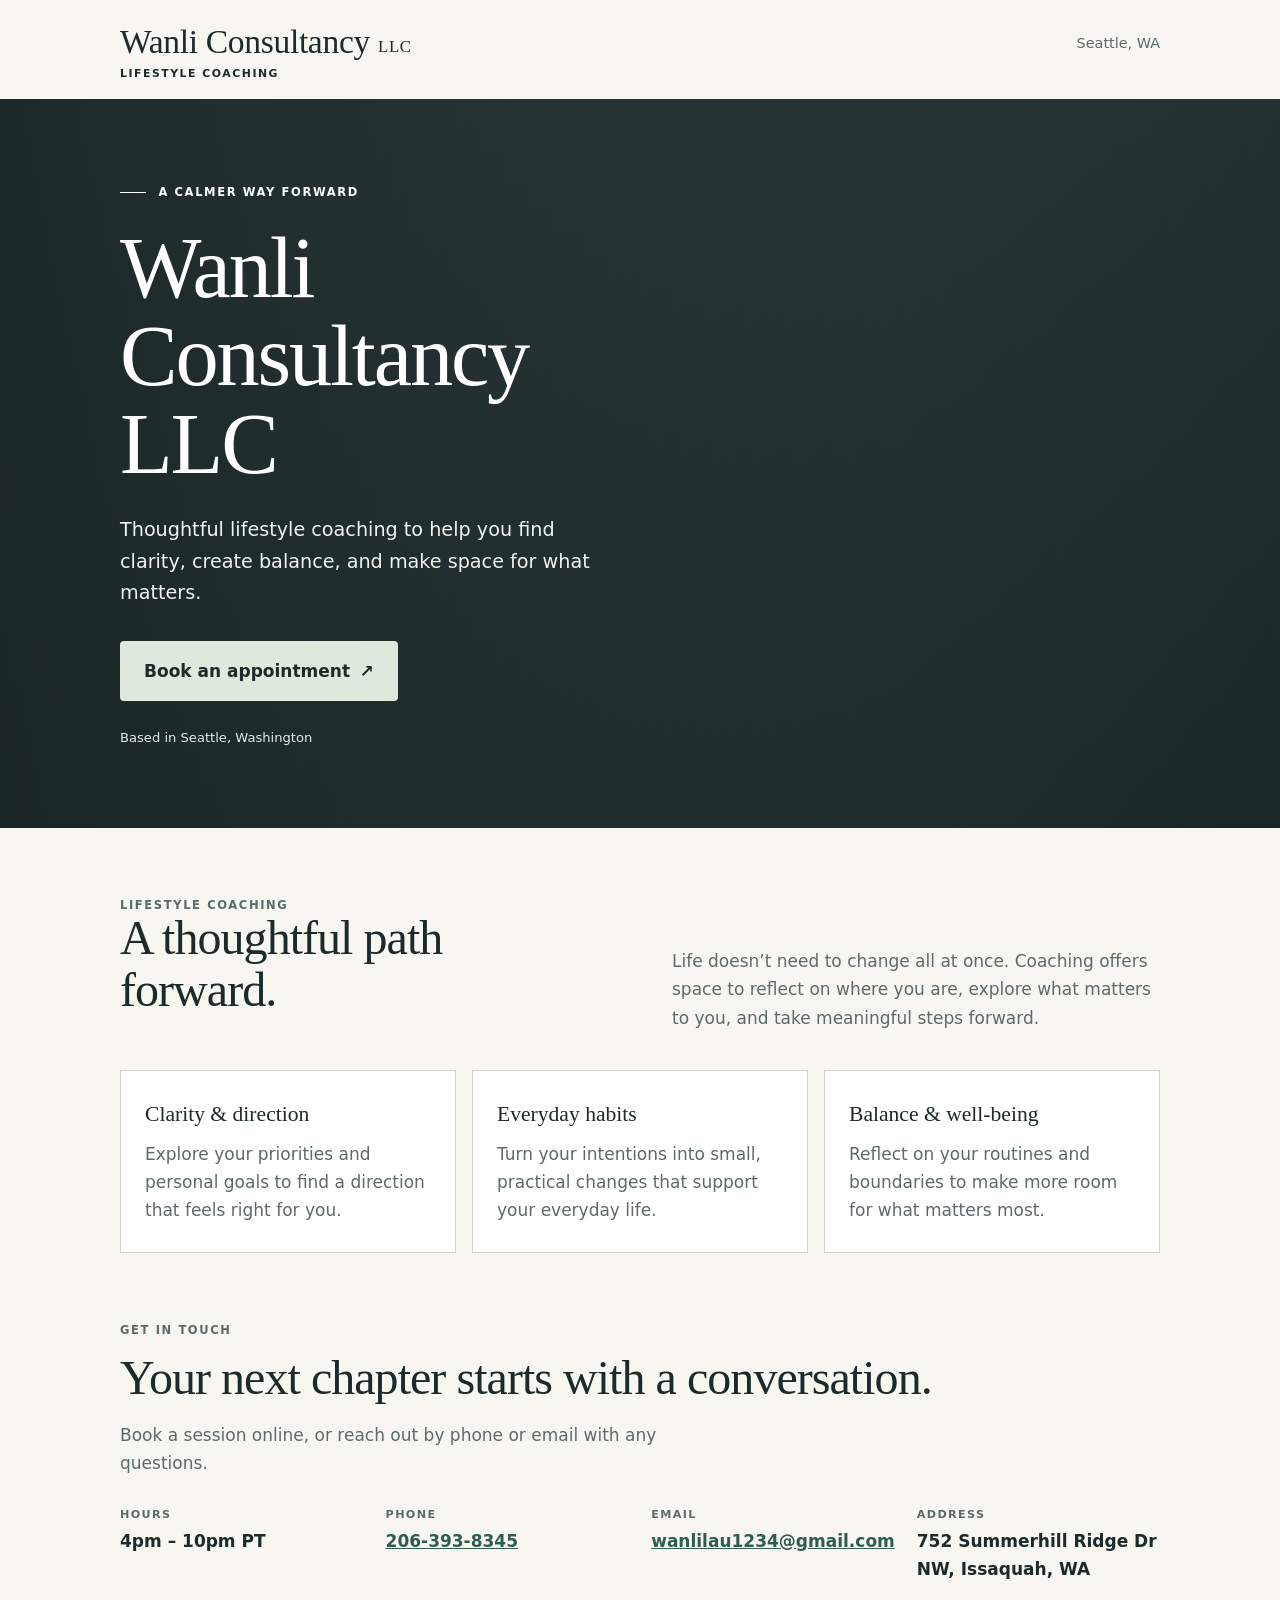
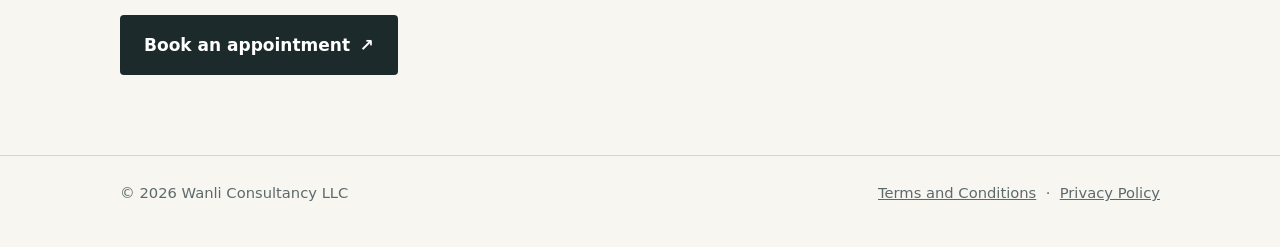
==== site/index.html @ 4395d06a "Add files via upload" ====
<!doctype html>
<html lang="en"><head><meta charset="utf-8">
<meta name="viewport" content="width=device-width,initial-scale=1">
<title>Wanli Consultancy LLC | Lifestyle coaching in Seattle, WA</title>
<meta name="description" content="Lifestyle coaching in Seattle, WA. Book a session with Wanli Consultancy LLC online.">
<link rel="canonical" href="https://wanli-lau.github.io/wanlilau/">
<meta property="og:title" content="Wanli Consultancy LLC | Lifestyle coaching in Seattle, WA">
<meta property="og:description" content="Lifestyle coaching in Seattle, WA. Book a session with Wanli Consultancy LLC online.">
<meta property="og:type" content="website">
<meta property="og:url" content="https://wanli-lau.github.io/wanlilau/">
<style>
:root{--ink:#1d2a2c;--paper:#f8f6f1;--card:#fff;--line:#d9d4c9;--muted:#5d6a6b;--sage:#dfe8dc;--accent:#2f5d50}
*{box-sizing:border-box}
html{-webkit-text-size-adjust:100%}
body{margin:0;background:var(--paper);color:var(--ink);font:17px/1.65 "Avenir Next","Segoe UI",system-ui,-apple-system,sans-serif}
.serif,h1,h2,h3,.brand{font-family:"Iowan Old Style","Palatino Linotype",Palatino,"Book Antiqua",Georgia,serif}
a{color:var(--accent)}
a:focus-visible{outline:3px solid var(--accent);outline-offset:3px}
.wrap{max-width:68rem;margin:0 auto;padding:0 1.5rem}
.top{display:flex;align-items:flex-start;justify-content:space-between;gap:1rem;padding:1.5rem 0 1.2rem}
.brand{font-size:clamp(1.5rem,4.5vw,2.1rem);line-height:1.1;color:var(--ink);text-decoration:none;letter-spacing:-.01em}
.brand sup{font-size:.5em;letter-spacing:.04em;vertical-align:baseline;position:relative;top:-.05em}
.brand small{display:block;margin-top:.5rem;font:600 .68rem/1 "Avenir Next","Segoe UI",system-ui,sans-serif;letter-spacing:.14em;text-transform:uppercase;color:var(--ink)}
.where{font-size:.9rem;color:var(--muted);white-space:nowrap;padding-top:.5rem}
.hero{position:relative;color:#fff;background:#2b3a3d linear-gradient(120deg,#46585a,#1c2829)}
.hero::before{content:"";position:absolute;inset:0;background:url("lake.jpg") center/cover no-repeat}
.hero::after{content:"";position:absolute;inset:0;background:linear-gradient(90deg,rgba(14,22,22,.72),rgba(14,22,22,.25) 70%,rgba(14,22,22,.1))}
.hero .in{position:relative;z-index:1;max-width:68rem;margin:0 auto;padding:5.5rem 1.5rem 5rem;min-height:34rem}
.kicker{display:flex;align-items:center;gap:.8rem;font:600 .72rem/1 "Avenir Next","Segoe UI",system-ui,sans-serif;letter-spacing:.14em;text-transform:uppercase;margin:0 0 1.6rem}
.kicker::before{content:"";width:1.6rem;height:1px;background:#fff}
.hero h1{font-size:clamp(2.8rem,9vw,5.4rem);line-height:1.02;letter-spacing:-.025em;font-weight:500;margin:0 0 1.6rem;max-width:11ch}
.hero p.lead{font-size:1.2rem;max-width:30rem;margin:0 0 2rem;color:#f1f3ee}
.btn{display:inline-flex;align-items:center;gap:.6rem;padding:1rem 1.5rem;background:var(--sage);color:var(--ink);font-weight:600;text-decoration:none;border-radius:4px}
.btn:hover{background:#eef3ea}
.btn.dark{background:var(--ink);color:#fff}
.based{margin:1.6rem 0 0;font-size:.82rem;color:#e6ebe6}
section{padding:4.5rem 0 0}
.label{font:600 .72rem/1 "Avenir Next","Segoe UI",system-ui,sans-serif;letter-spacing:.14em;text-transform:uppercase;color:var(--muted);margin:0 0 1rem}
h2{font-size:clamp(2rem,6vw,3rem);line-height:1.08;letter-spacing:-.02em;font-weight:500;margin:0 0 1rem}
.two{display:grid;grid-template-columns:repeat(auto-fit,minmax(18rem,1fr));gap:2rem 4rem;align-items:end}
.two p{color:var(--muted);margin:0}
.grid{display:grid;grid-template-columns:repeat(auto-fit,minmax(15rem,1fr));gap:1rem;margin-top:2.4rem}
.card{background:var(--card);border:1px solid var(--line);padding:1.6rem 1.5rem 1.7rem}
.card h3{margin:0 0 .5rem;font-size:1.35rem;font-weight:500}
.card p{margin:0;color:var(--muted)}
dl{display:grid;grid-template-columns:repeat(auto-fit,minmax(13rem,1fr));gap:1.4rem;margin:2rem 0 0}
dt{font:600 .7rem/1 "Avenir Next","Segoe UI",system-ui,sans-serif;letter-spacing:.12em;text-transform:uppercase;color:var(--muted);margin-bottom:.4rem}
dd{margin:0;font-weight:600}
footer{margin-top:5rem;border-top:1px solid var(--line)}
footer .wrap{display:flex;flex-wrap:wrap;gap:.6rem 1.5rem;justify-content:space-between;padding:1.6rem 1.5rem 2.6rem;color:var(--muted);font-size:.92rem}
footer a{color:var(--muted)}
.doc{max-width:44rem;margin:0 auto;padding:1rem 1.5rem 0}
.doc h1{font-size:clamp(2.2rem,7vw,3.2rem);line-height:1.05;letter-spacing:-.02em;font-weight:500;margin:.6rem 0 .5rem}
.doc .meta{color:var(--muted);margin:0 0 1.8rem}
.doc p{margin:.85rem 0}
.doc b.lead{font-weight:700}
.back{display:inline-block;margin-top:1rem;font-size:.95rem}
@media(max-width:34rem){.where{display:none}.hero .in{padding:4rem 1.5rem 3.5rem;min-height:28rem}}
</style><script type="application/ld+json">{"@context":"https://schema.org","@type":"ProfessionalService","name":"Wanli Consultancy LLC","url":"https://wanli-lau.github.io/wanlilau/","telephone":"206-393-8345","email":"wanlilau1234@gmail.com","address":"752 Summerhill Ridge Dr NW, Issaquah, WA","description":"Lifestyle coaching to help you find clarity, create balance, and make space for what matters."}</script></head>
<body>
<div class="wrap"><header class="top">
  <a class="brand" href="./">Wanli Consultancy <sup>LLC</sup><small>Lifestyle coaching</small></a>
  <span class="where">Seattle, WA</span>
</header></div>
<main>
<div class="hero"><div class="in">
  <p class="kicker">A calmer way forward</p>
  <h1>Wanli Consultancy LLC</h1>
  <p class="lead">Thoughtful lifestyle coaching to help you find clarity, create balance, and make space for what matters.</p>
  <a class="btn" href="https://book.wanlilau.workers.dev">Book an appointment <span aria-hidden="true">&nearr;</span></a>
  <p class="based">Based in Seattle, Washington</p>
</div></div>

<div class="wrap">
<section>
  <div class="two">
    <div><p class="label">Lifestyle coaching</p><h2>A thoughtful path forward.</h2></div>
    <p>Life doesn&rsquo;t need to change all at once. Coaching offers space to reflect on where you are, explore what matters to you, and take meaningful steps forward.</p>
  </div>
  <div class="grid">
    <div class="card"><h3>Clarity &amp; direction</h3><p>Explore your priorities and personal goals to find a direction that feels right for you.</p></div>
    <div class="card"><h3>Everyday habits</h3><p>Turn your intentions into small, practical changes that support your everyday life.</p></div>
    <div class="card"><h3>Balance &amp; well-being</h3><p>Reflect on your routines and boundaries to make more room for what matters most.</p></div>
  </div>
</section>

<section id="contact">
  <p class="label">Get in touch</p>
  <h2>Your next chapter starts with a conversation.</h2>
  <p style="max-width:38rem;color:var(--muted)">Book a session online, or reach out by phone or email with any questions.</p>
  <dl>
    <div><dt>Hours</dt><dd>4pm – 10pm PT</dd></div>
    <div><dt>Phone</dt><dd><a href="tel:+12063938345">206-393-8345</a></dd></div>
    <div><dt>Email</dt><dd><a href="mailto:wanlilau1234@gmail.com">wanlilau1234@gmail.com</a></dd></div>
    <div><dt>Address</dt><dd>752 Summerhill Ridge Dr NW, Issaquah, WA</dd></div>
  </dl>
  <p style="margin-top:2rem"><a class="btn dark" href="https://book.wanlilau.workers.dev">Book an appointment <span aria-hidden="true">&nearr;</span></a></p>
</section>
</div>
</main>
<footer><div class="wrap">
  <span>&copy; 2026 Wanli Consultancy LLC</span>
  <span><a href="terms/">Terms and Conditions</a> &nbsp;&middot;&nbsp; <a href="privacy/">Privacy Policy</a></span>
</div></footer>
</body></html>
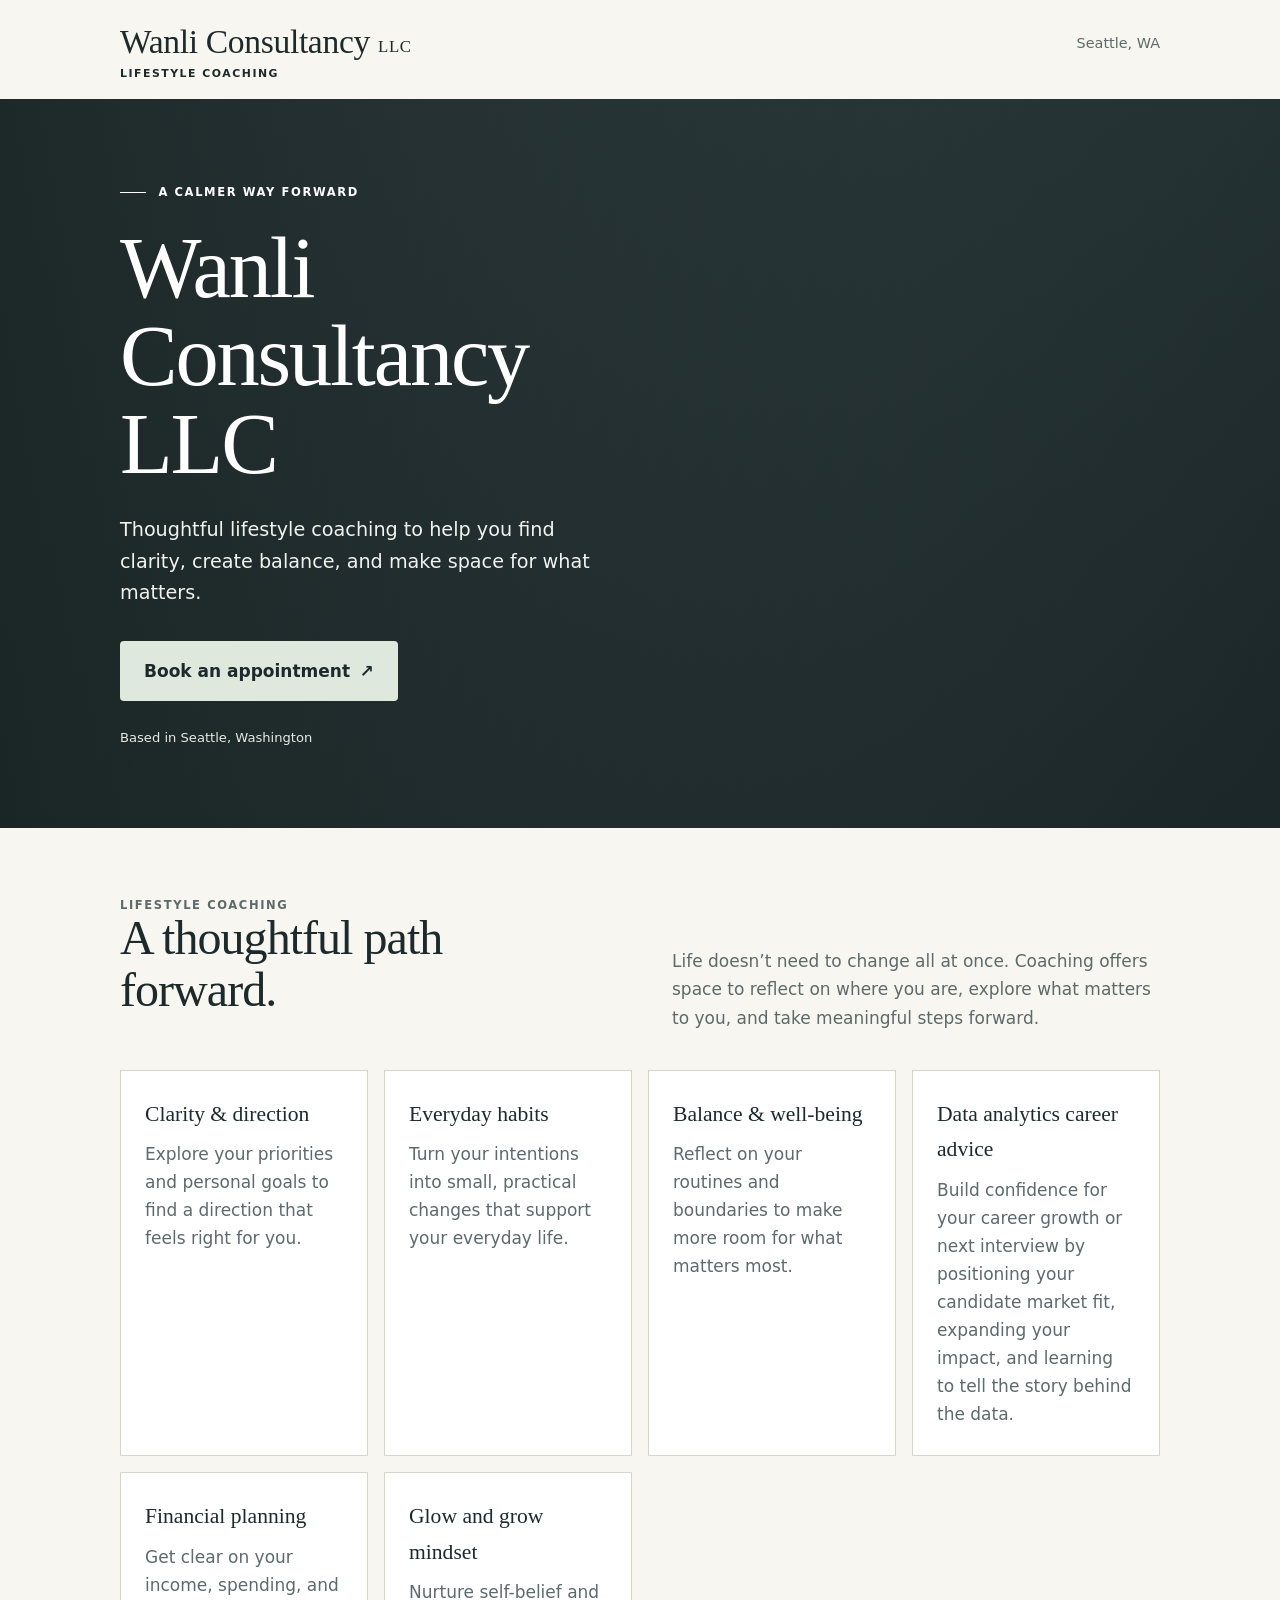
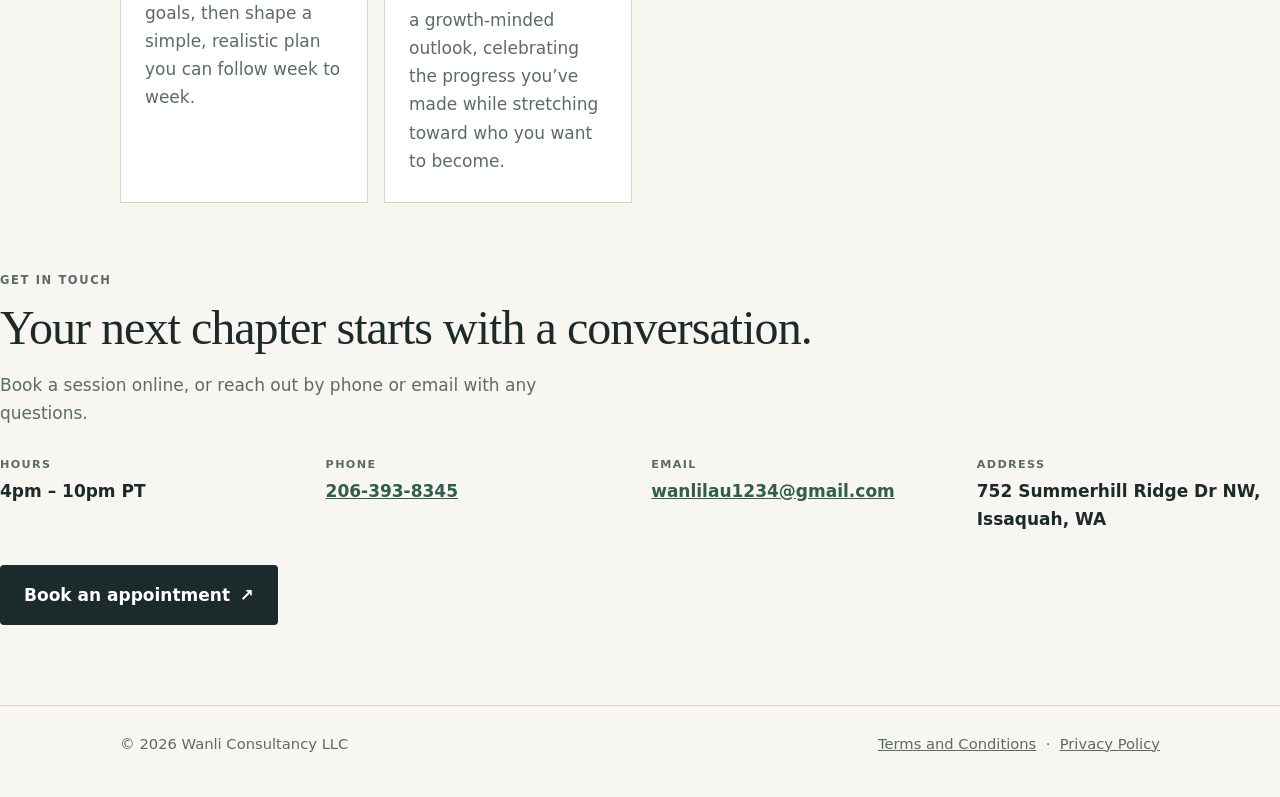
==== commit ec7295a9: "Add new career advice and financial planning sections" ====
--- a/site/index.html
+++ b/site/index.html
@@ -81,6 +81,10 @@
     <div class="card"><h3>Clarity &amp; direction</h3><p>Explore your priorities and personal goals to find a direction that feels right for you.</p></div>
     <div class="card"><h3>Everyday habits</h3><p>Turn your intentions into small, practical changes that support your everyday life.</p></div>
     <div class="card"><h3>Balance &amp; well-being</h3><p>Reflect on your routines and boundaries to make more room for what matters most.</p></div>
+    <div class="card"><h3>Data analytics career advice</h3><p>Build confidence for your career growth or next interview by positioning your candidate market fit, expanding your impact, and learning to tell the story behind the data.</p></div>
+    <div class="card"><h3>Financial planning</h3><p>Get clear on your income, spending, and goals, then shape a simple, realistic plan you can follow week to week.</p></div>
+    <div class="card"><h3>Glow and grow mindset</h3><p>Nurture self-belief and a growth-minded outlook, celebrating the progress you&rsquo;ve made while stretching toward who you want to become.</p></div>
+</div>
   </div>
 </section>
 
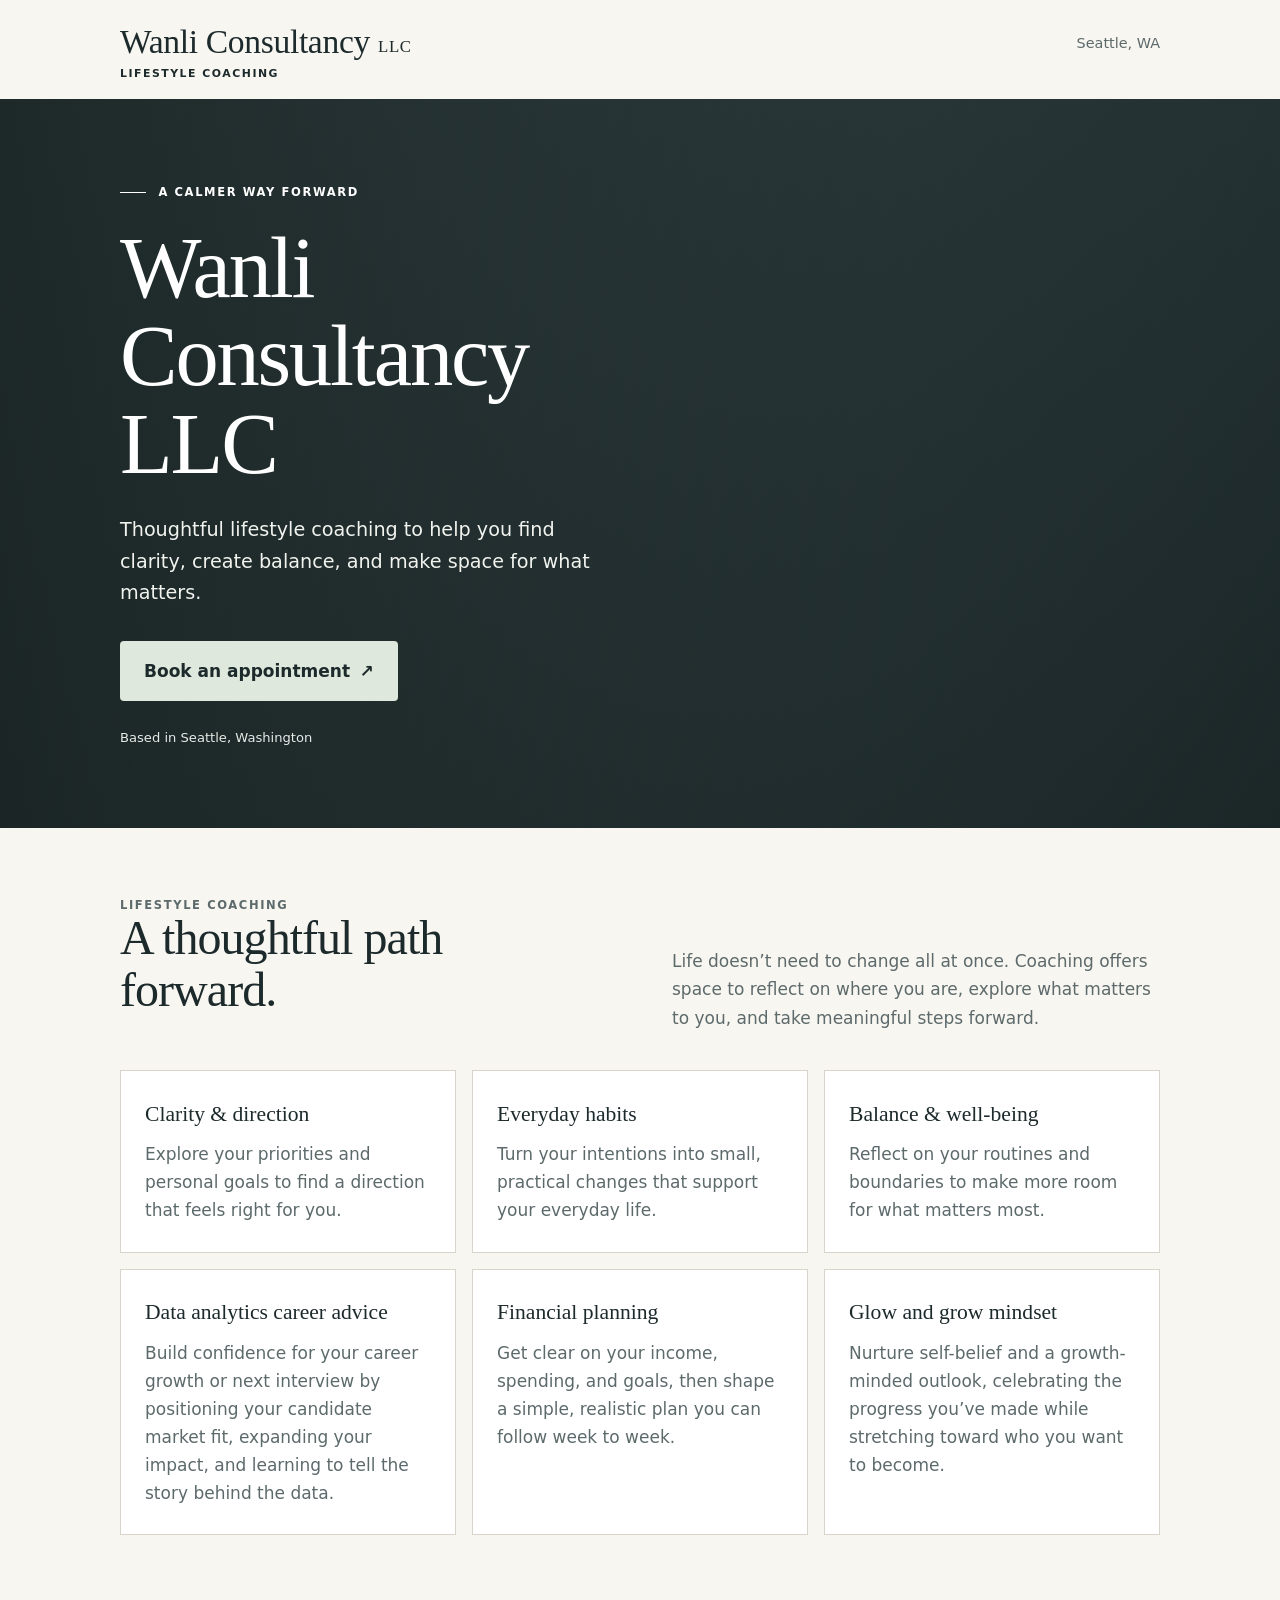
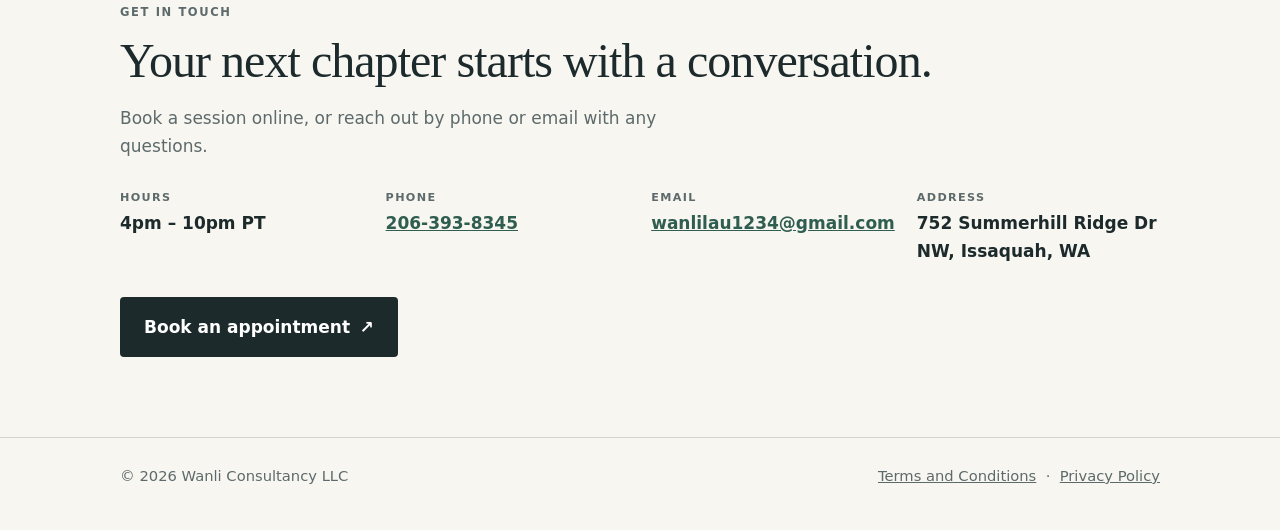
==== commit e08c0e8a: "Refactor grid layout and media queries in index.html Updated grid layout for responsive design and m" ====
--- a/site/index.html
+++ b/site/index.html
@@ -39,7 +39,7 @@
 h2{font-size:clamp(2rem,6vw,3rem);line-height:1.08;letter-spacing:-.02em;font-weight:500;margin:0 0 1rem}
 .two{display:grid;grid-template-columns:repeat(auto-fit,minmax(18rem,1fr));gap:2rem 4rem;align-items:end}
 .two p{color:var(--muted);margin:0}
-.grid{display:grid;grid-template-columns:repeat(auto-fit,minmax(15rem,1fr));gap:1rem;margin-top:2.4rem}
+.grid{display:grid;grid-template-columns:repeat(3,1fr);gap:1rem;margin-top:2.4rem}
 .card{background:var(--card);border:1px solid var(--line);padding:1.6rem 1.5rem 1.7rem}
 .card h3{margin:0 0 .5rem;font-size:1.35rem;font-weight:500}
 .card p{margin:0;color:var(--muted)}
@@ -55,7 +55,8 @@
 .doc p{margin:.85rem 0}
 .doc b.lead{font-weight:700}
 .back{display:inline-block;margin-top:1rem;font-size:.95rem}
-@media(max-width:34rem){.where{display:none}.hero .in{padding:4rem 1.5rem 3.5rem;min-height:28rem}}
+@media(max-width:52rem){.grid{grid-template-columns:repeat(2,1fr)}}
+@media(max-width:34rem){.where{display:none}.hero .in{padding:4rem 1.5rem 3.5rem;min-height:28rem}.grid{grid-template-columns:1fr}}
 </style><script type="application/ld+json">{"@context":"https://schema.org","@type":"ProfessionalService","name":"Wanli Consultancy LLC","url":"https://wanli-lau.github.io/wanlilau/","telephone":"206-393-8345","email":"wanlilau1234@gmail.com","address":"752 Summerhill Ridge Dr NW, Issaquah, WA","description":"Lifestyle coaching to help you find clarity, create balance, and make space for what matters."}</script></head>
 <body>
 <div class="wrap"><header class="top">
@@ -84,7 +85,6 @@
     <div class="card"><h3>Data analytics career advice</h3><p>Build confidence for your career growth or next interview by positioning your candidate market fit, expanding your impact, and learning to tell the story behind the data.</p></div>
     <div class="card"><h3>Financial planning</h3><p>Get clear on your income, spending, and goals, then shape a simple, realistic plan you can follow week to week.</p></div>
     <div class="card"><h3>Glow and grow mindset</h3><p>Nurture self-belief and a growth-minded outlook, celebrating the progress you&rsquo;ve made while stretching toward who you want to become.</p></div>
-</div>
   </div>
 </section>
 
